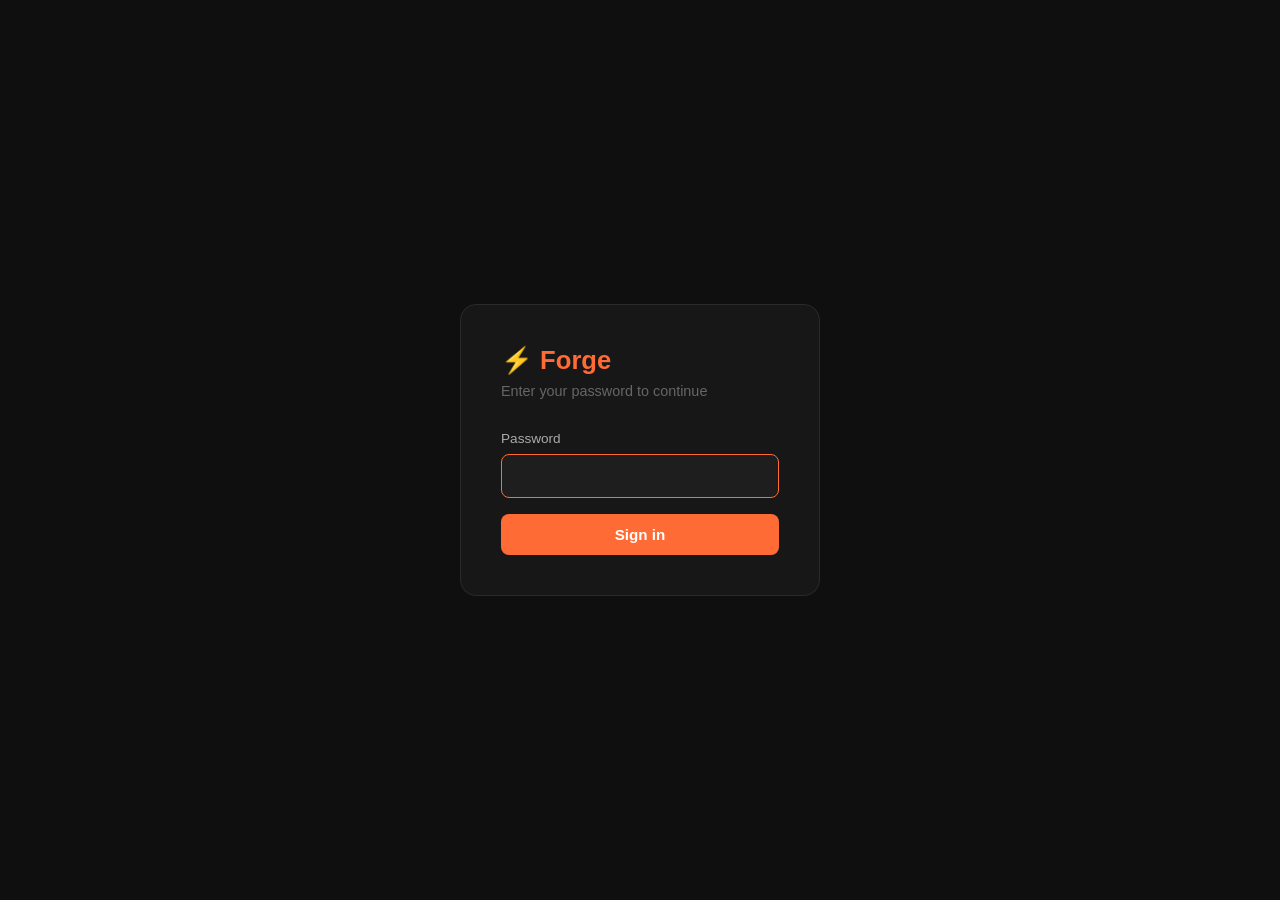
==== ui/login.html @ c39f35cc "feat: WebSockets, KV cache, 8-bit model, persistent conversations, auth, settings, edit/regenerate" ====
<!DOCTYPE html>
<html lang="en">
<head>
  <meta charset="UTF-8" />
  <meta name="viewport" content="width=device-width, initial-scale=1.0" />
  <title>Forge — Login</title>
  <style>
    *, *::before, *::after { margin: 0; padding: 0; box-sizing: border-box; }
    body {
      min-height: 100vh;
      display: flex;
      align-items: center;
      justify-content: center;
      background: #0f0f0f;
      font-family: -apple-system, BlinkMacSystemFont, "Segoe UI", sans-serif;
    }
    .card {
      background: #171717;
      border: 1px solid #2a2a2a;
      border-radius: 16px;
      padding: 40px;
      width: 100%;
      max-width: 360px;
    }
    .logo { font-size: 1.6rem; font-weight: 700; color: #ff6b35; margin-bottom: 8px; }
    .subtitle { color: #666; font-size: 0.9rem; margin-bottom: 32px; }
    label { display: block; font-size: 0.85rem; color: #aaa; margin-bottom: 8px; }
    input[type="password"] {
      width: 100%;
      background: #1e1e1e;
      border: 1px solid #2a2a2a;
      border-radius: 8px;
      color: #ececec;
      font-size: 1rem;
      padding: 12px 14px;
      outline: none;
      transition: border-color 0.2s;
      margin-bottom: 16px;
    }
    input[type="password"]:focus { border-color: #ff6b35; }
    button {
      width: 100%;
      background: #ff6b35;
      color: #fff;
      border: none;
      border-radius: 8px;
      padding: 12px;
      font-size: 0.95rem;
      font-weight: 600;
      cursor: pointer;
      transition: background 0.15s;
    }
    button:hover { background: #e85d2a; }
    .error {
      color: #ff4d4d;
      font-size: 0.85rem;
      margin-top: 12px;
      display: none;
    }
  </style>
</head>
<body>
  <div class="card">
    <div class="logo">⚡ Forge</div>
    <div class="subtitle">Enter your password to continue</div>
    <form id="form">
      <label for="password">Password</label>
      <input type="password" id="password" autocomplete="current-password" autofocus />
      <button type="submit">Sign in</button>
      <div class="error" id="error">Incorrect password</div>
    </form>
  </div>
  <script>
    document.getElementById('form').addEventListener('submit', async e => {
      e.preventDefault();
      const pw = document.getElementById('password').value;
      const body = new FormData();
      body.append('password', pw);
      const res = await fetch('/api/auth/login', { method: 'POST', body });
      if (res.ok) {
        window.location.href = '/';
      } else {
        document.getElementById('error').style.display = 'block';
        document.getElementById('password').value = '';
      }
    });
  </script>
</body>
</html>
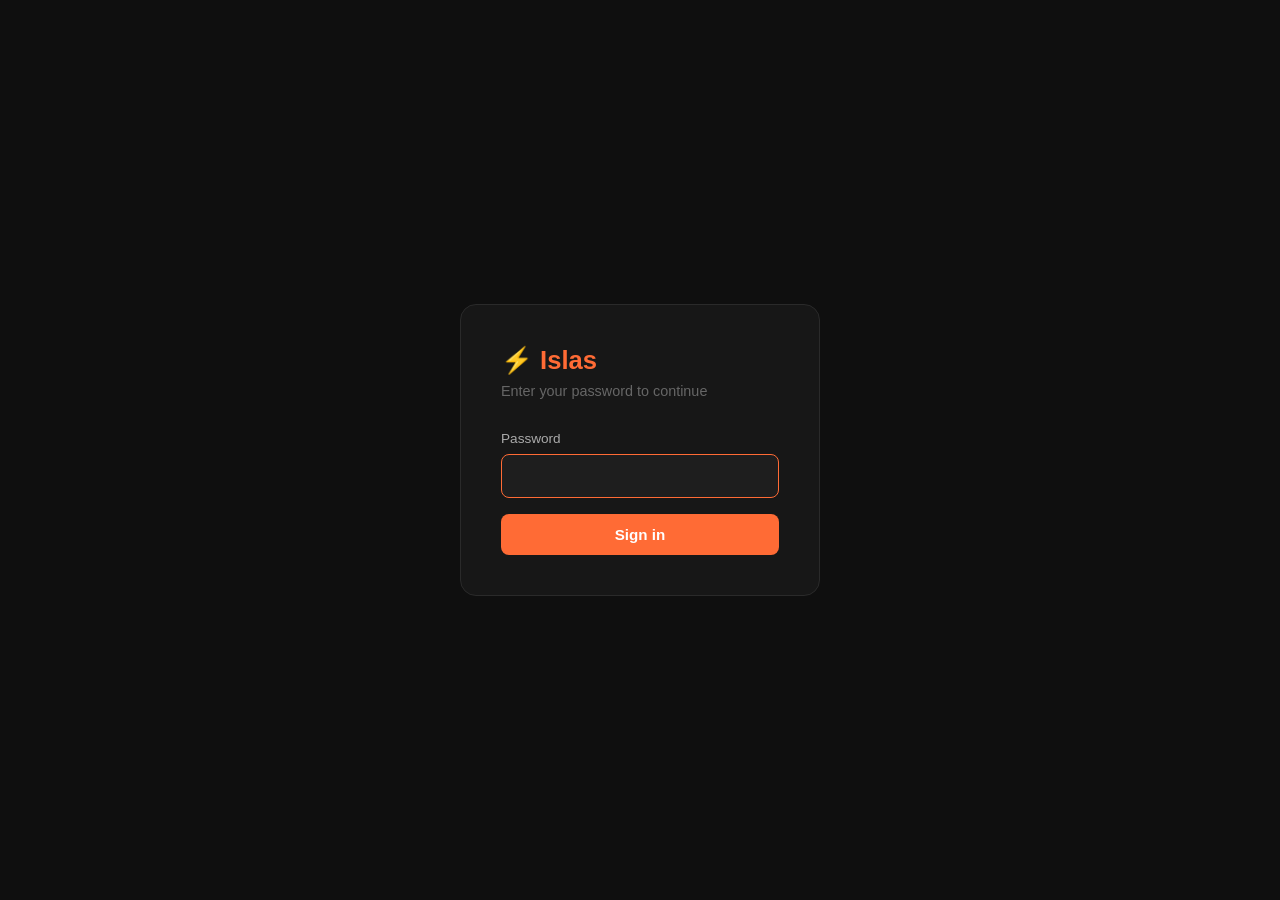
==== commit a93beab3: "rebrand: rename to Islas LLM; fix unused parameter hints" ====
--- a/ui/login.html
+++ b/ui/login.html
@@ -3,7 +3,7 @@
 <head>
   <meta charset="UTF-8" />
   <meta name="viewport" content="width=device-width, initial-scale=1.0" />
-  <title>Forge — Login</title>
+  <title>Islas — Login</title>
   <style>
     *, *::before, *::after { margin: 0; padding: 0; box-sizing: border-box; }
     body {
@@ -61,7 +61,7 @@
 </head>
 <body>
   <div class="card">
-    <div class="logo">⚡ Forge</div>
+    <div class="logo">⚡ Islas</div>
     <div class="subtitle">Enter your password to continue</div>
     <form id="form">
       <label for="password">Password</label>
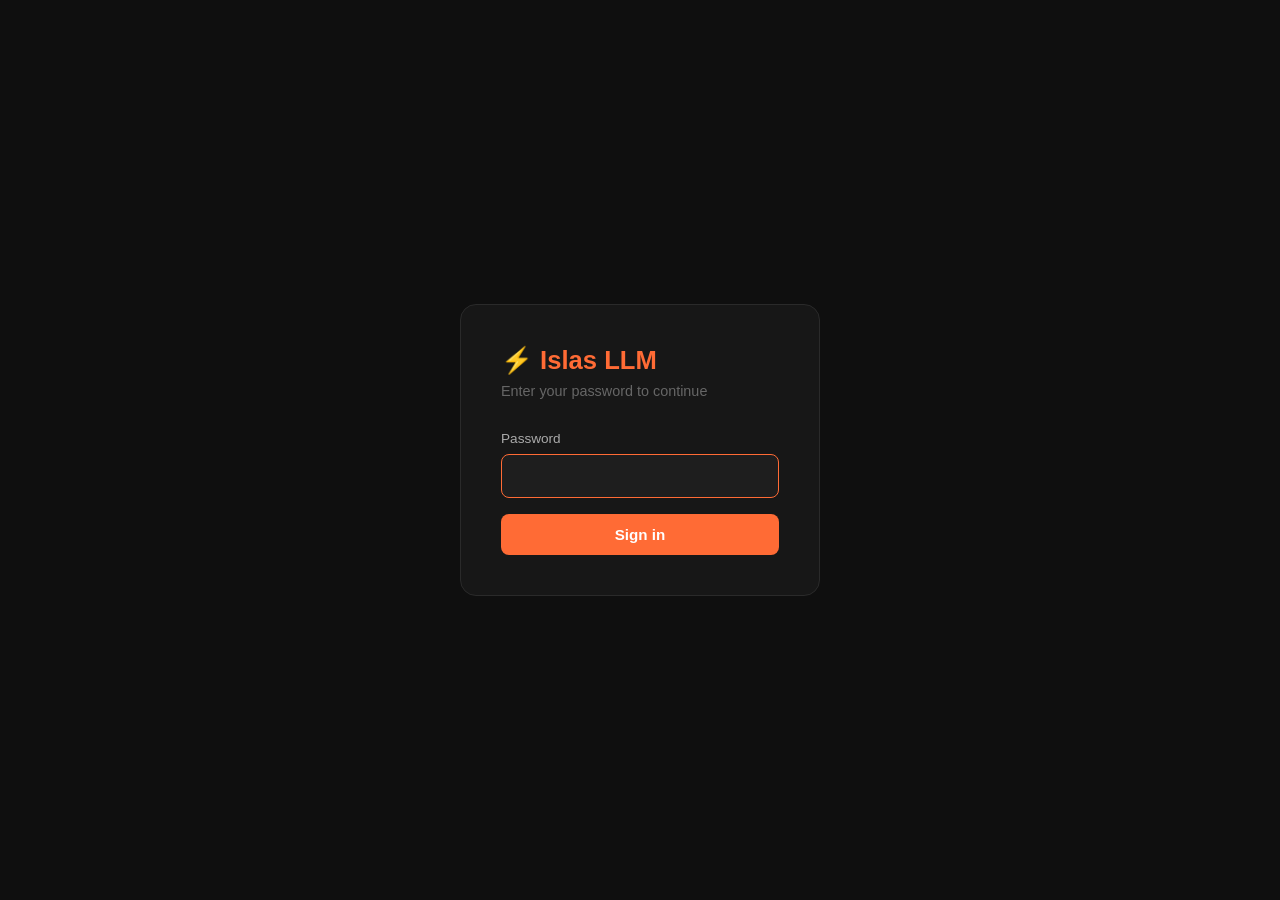
==== commit 6beeb7f3: "rebrand: Islas → Islas LLM" ====
--- a/ui/login.html
+++ b/ui/login.html
@@ -3,7 +3,7 @@
 <head>
   <meta charset="UTF-8" />
   <meta name="viewport" content="width=device-width, initial-scale=1.0" />
-  <title>Islas — Login</title>
+  <title>Islas LLM — Login</title>
   <style>
     *, *::before, *::after { margin: 0; padding: 0; box-sizing: border-box; }
     body {
@@ -61,7 +61,7 @@
 </head>
 <body>
   <div class="card">
-    <div class="logo">⚡ Islas</div>
+    <div class="logo">⚡ Islas LLM</div>
     <div class="subtitle">Enter your password to continue</div>
     <form id="form">
       <label for="password">Password</label>
